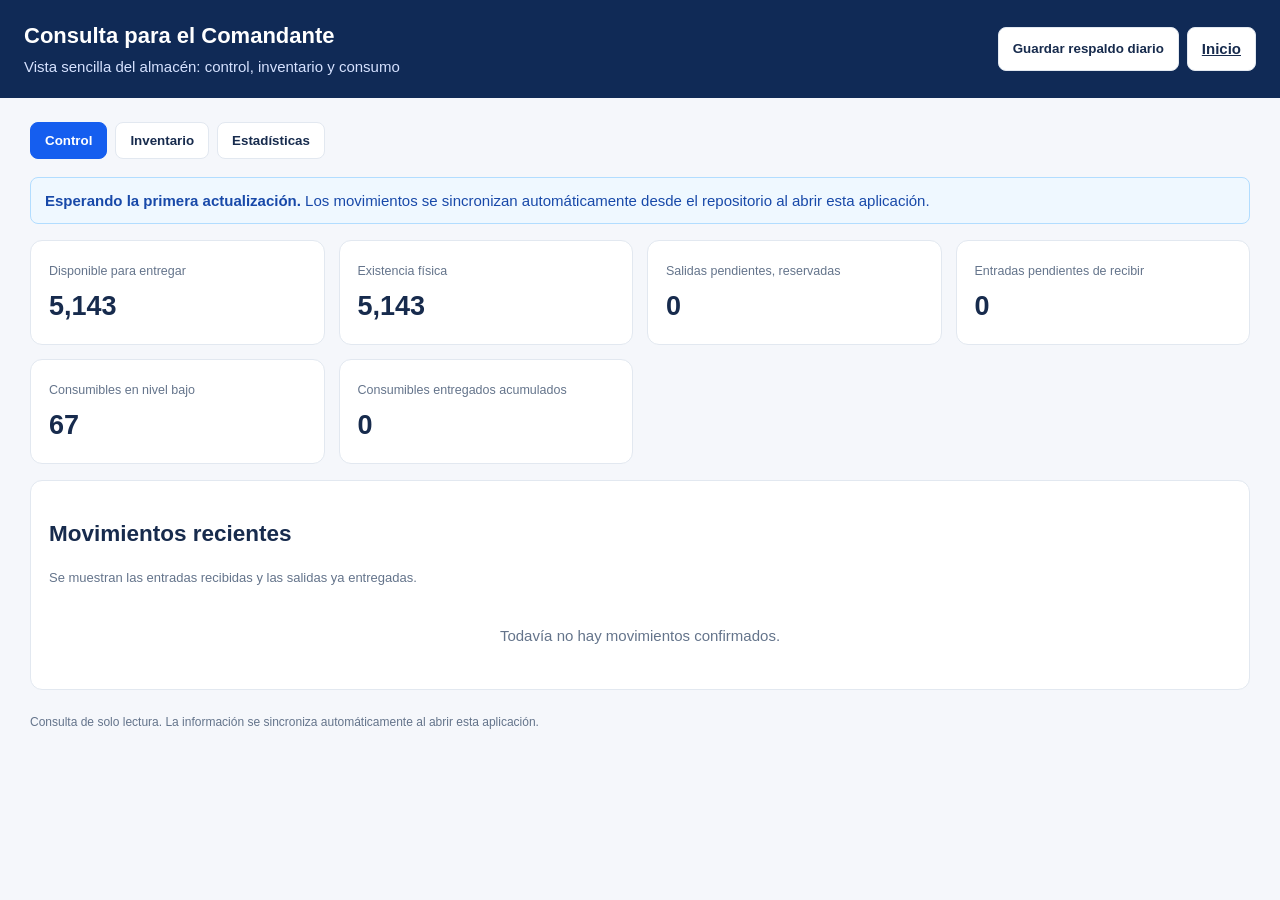
==== Programa_Comandante.html @ 934da567 "Indica sincronización inicial en Comandante" ====
<!doctype html>
<html lang="es">
<head>
  <meta charset="utf-8">
  <meta name="viewport" content="width=device-width, initial-scale=1">
  <title>Programa Comandante | Almacén</title>
  <link rel="stylesheet" href="app.css">
  <script src="datos-iniciales.js"></script>
  <script>window.APP_DB_NAME="almacen-comandante-v1";</script><script src="comun.js"></script>
  <script defer src="comandante.js"></script>
</head>
<body>
  <header>
    <div><h1>Consulta para el Comandante</h1><p>Vista sencilla del almacén: control, inventario y consumo</p></div>
    <div class="actions">
      <button class="btn" id="backupButton" type="button" title="Elige la carpeta donde guardaste los programas; se creará la subcarpeta respaldo. Si el navegador no permite guardarla allí, coloca la descarga en respaldo.">Guardar respaldo diario</button>
      <a class="btn" href="index.html">Inicio</a>
    </div>
  </header>
  <main>
    <nav class="tabs" aria-label="Secciones">
      <button class="active" data-tab="control">Control</button>
      <button data-tab="inventario">Inventario</button>
      <button data-tab="estadisticas">Estadísticas</button>
    </nav>

    <section id="control" class="panel active">
      <div id="updateStatus" class="notice">Sincronizando los movimientos publicados…</div>
      <div class="cards">
        <div class="card"><small>Disponible para entregar</small><strong id="available">…</strong></div>
        <div class="card"><small>Existencia física</small><strong id="physical">…</strong></div>
        <div class="card"><small>Salidas pendientes, reservadas</small><strong id="pendingOut">…</strong></div>
        <div class="card"><small>Entradas pendientes de recibir</small><strong id="pendingIn">…</strong></div>
        <div class="card"><small>Consumibles en nivel bajo</small><strong id="lowCount">…</strong></div>
        <div class="card"><small>Consumibles entregados acumulados</small><strong id="delivered">…</strong></div>
      </div>
      <div class="box"><h2>Movimientos recientes</h2><p class="muted">Se muestran las entradas recibidas y las salidas ya entregadas.</p><div id="latest"></div></div>
    </section>

    <section id="inventario" class="panel">
      <div class="toolbar"><input id="invSearch" type="search" placeholder="Escribe código, modelo o consumible para buscar"></div>
      <p class="notice">El disponible es lo que se puede entregar ahora. Las salidas pendientes ya están apartadas.</p>
      <div id="inventoryTable"></div>
    </section>

    <section id="estadisticas" class="panel">
      <div class="box">
        <h2>Consumo y entradas</h2>
        <p class="muted">El consumo cuenta las salidas confirmadas como recibidas.</p>
        <div class="toolbar">
          <label>Ver por <select id="groupBy"><option value="day">Día</option><option value="week">Semana</option><option value="month" selected>Mes</option></select></label>
          <label>Período <select id="range"><option value="all">Todo el historial</option><option value="365">Últimos 12 meses</option><option value="90">Últimos 90 días</option><option value="30">Últimos 30 días</option></select></label>
          <label>Unidad <select id="unitFilter"><option value="">Todas</option></select></label>
          <label>Consumible <select id="productFilter"><option value="">Todos</option></select></label>
        </div>
        <div id="statsSummary"></div>
        <div id="statsChart"></div>
      </div>
      <div class="stat-grid">
        <div class="box"><h2>Consumo por unidad</h2><div id="byUnit"></div></div>
        <div class="box"><h2>Consumo por consumible</h2><div id="byProduct"></div></div>
      </div>
    </section>
  </main>
  <footer>Consulta de solo lectura. La información se sincroniza automáticamente al abrir esta aplicación.</footer>
</body>
</html>
---- app.css ----
:root{--ink:#172b4d;--muted:#64748b;--line:#e2e8f0;--blue:#155eef;--bg:#f5f7fb;--green:#087443;--red:#b42318;--amber:#b54708}*{box-sizing:border-box}body{margin:0;background:var(--bg);color:var(--ink);font:15px/1.45 "Segoe UI",Arial,sans-serif}header{background:#102a56;color:#fff;padding:20px max(24px,calc((100vw - 1260px)/2));display:flex;align-items:center;justify-content:space-between;gap:20px;flex-wrap:wrap}header h1{margin:0;font-size:22px}header p{margin:4px 0 0;color:#d6e2ff}main{max-width:1260px;margin:24px auto;padding:0 20px}.tabs{display:flex;gap:8px;flex-wrap:wrap;margin-bottom:18px}.tabs button,.btn{border:1px solid var(--line);background:#fff;border-radius:8px;padding:10px 14px;color:var(--ink);font-weight:600;cursor:pointer}.tabs button.active,.btn.primary{background:var(--blue);color:#fff;border-color:var(--blue)}.btn.danger{color:var(--red)}.panel{display:none}.panel.active{display:block}.cards{display:grid;grid-template-columns:repeat(4,1fr);gap:14px;margin:16px 0}.card,.box{background:#fff;border:1px solid var(--line);border-radius:12px;padding:18px}.card small{color:var(--muted)}.card strong{display:block;font-size:27px;margin-top:6px}.box{margin:14px 0}.toolbar{display:flex;gap:10px;align-items:center;flex-wrap:wrap;margin-bottom:12px}.toolbar label{display:flex;align-items:center;gap:8px}.table-wrap{overflow:auto;background:#fff;border:1px solid var(--line);border-radius:10px}table{border-collapse:collapse;width:100%;min-width:720px}th,td{text-align:left;padding:10px 12px;border-bottom:1px solid var(--line);vertical-align:top}th{font-size:12px;text-transform:uppercase;letter-spacing:.04em;color:#475569;background:#f8fafc;position:sticky;top:0}td.num{text-align:right;font-variant-numeric:tabular-nums}.field-grid{display:grid;grid-template-columns:repeat(3,1fr);gap:12px}.field{display:flex;flex-direction:column;gap:5px}.field label{font-size:13px;color:#475569;font-weight:600}.field input,.field select,.field textarea,input,select,textarea{border:1px solid #cbd5e1;border-radius:7px;padding:9px 10px;font:inherit;background:#fff}.field.wide{grid-column:1/-1}.actions{display:flex;gap:8px;flex-wrap:wrap}.right{margin-left:auto}.notice{background:#eff8ff;border:1px solid #b2ddff;padding:12px 14px;border-radius:8px;color:#1849a9}.alert{background:#fffaeb;border:1px solid #fedf89;padding:12px 14px;border-radius:8px;color:#93370d;margin:10px 0}.empty{padding:24px;text-align:center;color:var(--muted)}.badge{display:inline-block;border-radius:99px;background:#eef4ff;color:#1849a9;padding:3px 9px;font-size:12px}.badge.pending{background:#fffaeb;color:#93370d}.badge.done{background:#ecfdf3;color:#027a48}.low{color:var(--red);font-weight:700}.item-row{display:grid;grid-template-columns:minmax(220px,2fr) 110px minmax(170px,1fr) auto;gap:8px;align-items:center;margin-bottom:8px}.item-row select,.item-row input{width:100%}.chart-wrap{width:100%;overflow:auto}.chart-wrap svg{display:block;width:100%;min-width:700px;height:auto}.stat-grid{display:grid;grid-template-columns:repeat(2,1fr);gap:14px}.muted{color:var(--muted);font-size:13px}.hidden{display:none!important}footer{max-width:1260px;margin:22px auto 32px;padding:0 20px;color:var(--muted);font-size:12px}ol li{margin:7px 0}@media(max-width:850px){.cards{grid-template-columns:repeat(2,1fr)}.field-grid{grid-template-columns:1fr 1fr}}@media(max-width:560px){.cards,.field-grid,.stat-grid{grid-template-columns:1fr}.field.wide{grid-column:auto}header{align-items:flex-start;flex-direction:column}.item-row{grid-template-columns:1fr 90px}}
.item-state{min-width:150px;padding:7px}.save-item-state{white-space:nowrap}
.exit-item-row{grid-template-columns:minmax(220px,2fr) 100px minmax(140px,1fr) 150px auto}.exit-item-row .exit-item-status{width:100%}
.stock-alert summary{cursor:pointer}.stock-alert ul{margin:10px 0 0;padding-left:24px;columns:2}.stock-alert li{padding:2px 0;break-inside:avoid}@media(max-width:560px){.stock-alert ul{columns:1}}
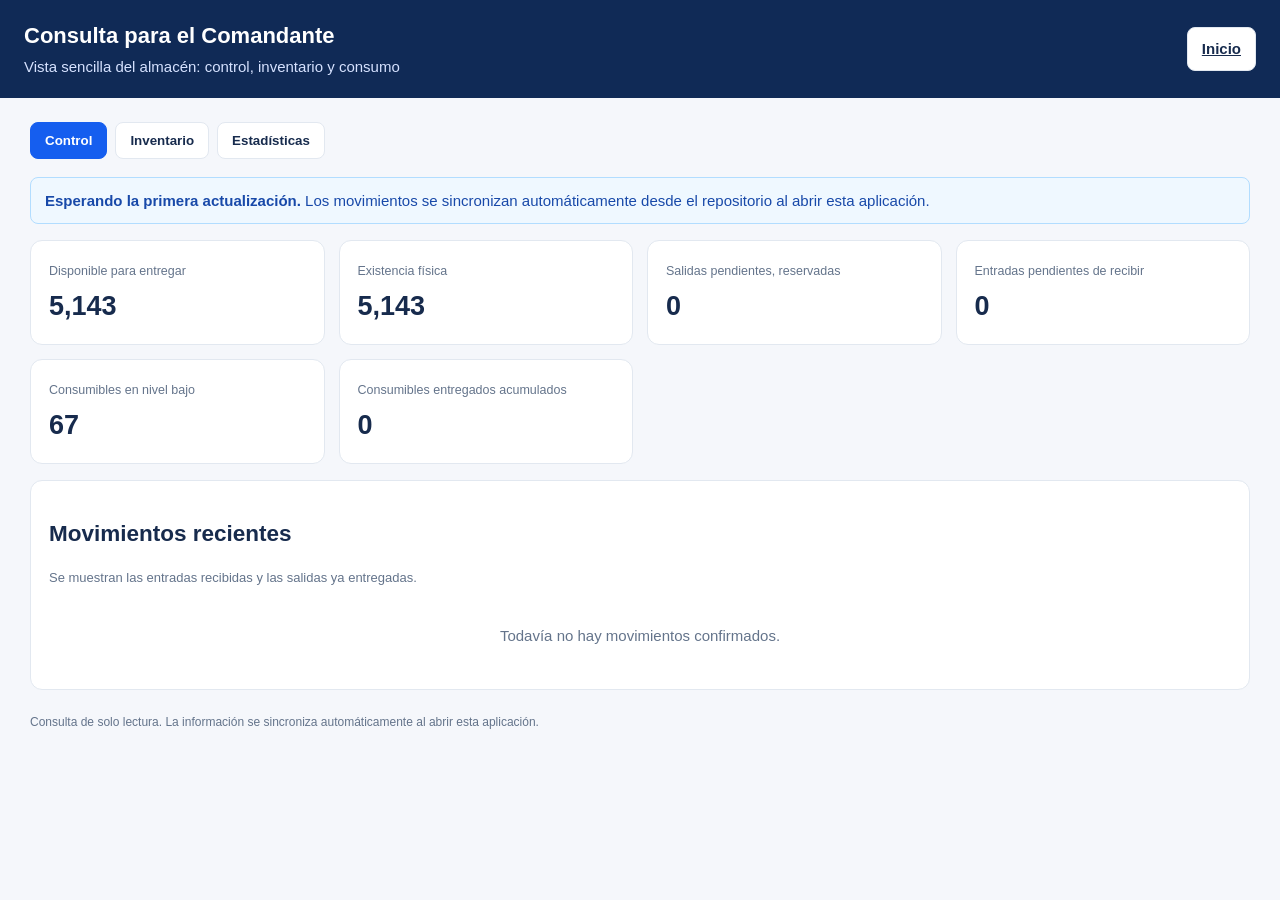
==== commit f314096c: "Quita respaldos del programa Comandante" ====
--- a/Programa_Comandante.html
+++ b/Programa_Comandante.html
@@ -13,7 +13,6 @@
   <header>
     <div><h1>Consulta para el Comandante</h1><p>Vista sencilla del almacén: control, inventario y consumo</p></div>
     <div class="actions">
-      <button class="btn" id="backupButton" type="button" title="Elige la carpeta donde guardaste los programas; se creará la subcarpeta respaldo. Si el navegador no permite guardarla allí, coloca la descarga en respaldo.">Guardar respaldo diario</button>
       <a class="btn" href="index.html">Inicio</a>
     </div>
   </header>
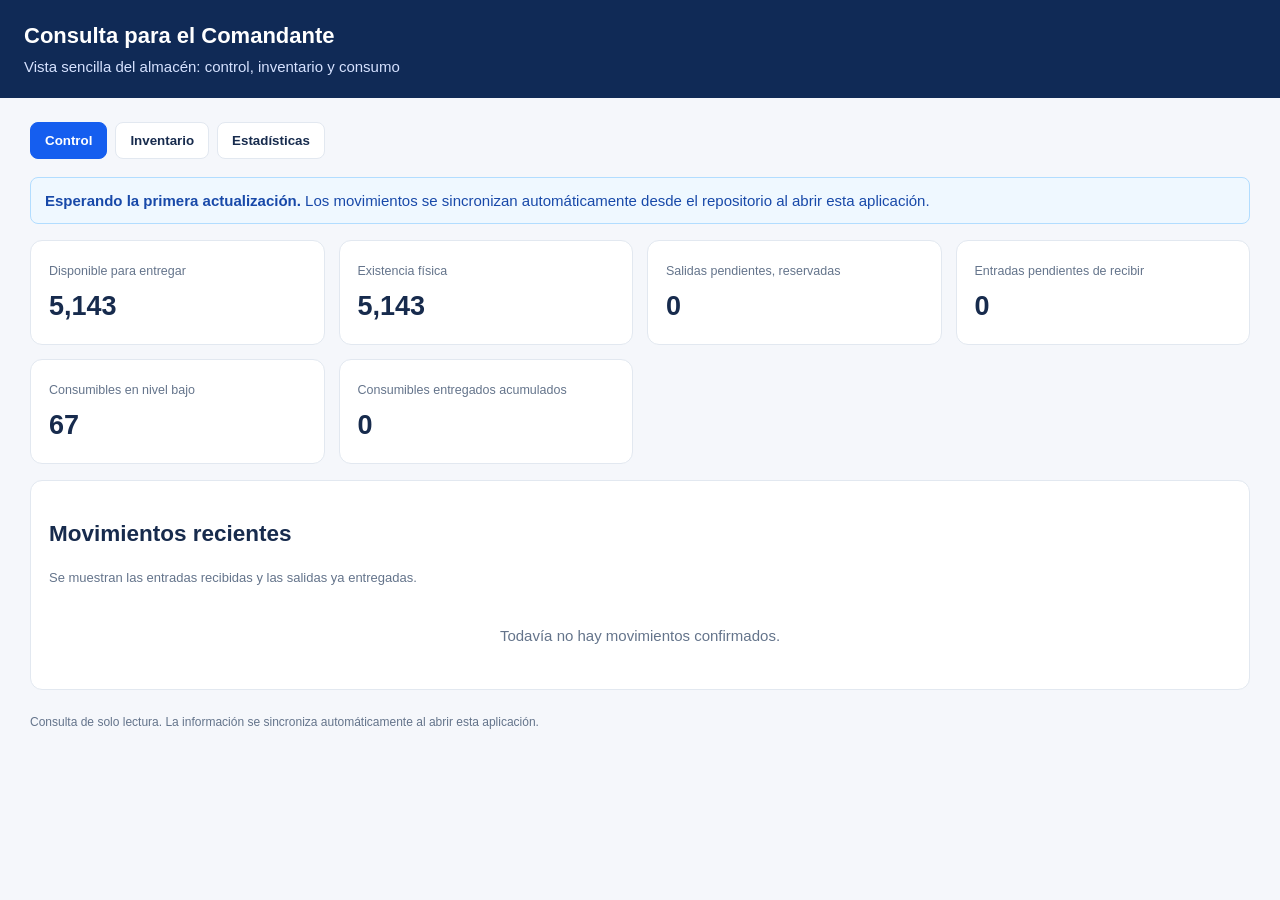
==== commit 21fc93ec: "Quita enlace de inicio del Comandante" ====
--- a/Programa_Comandante.html
+++ b/Programa_Comandante.html
@@ -12,9 +12,6 @@
 <body>
   <header>
     <div><h1>Consulta para el Comandante</h1><p>Vista sencilla del almacén: control, inventario y consumo</p></div>
-    <div class="actions">
-      <a class="btn" href="index.html">Inicio</a>
-    </div>
   </header>
   <main>
     <nav class="tabs" aria-label="Secciones">
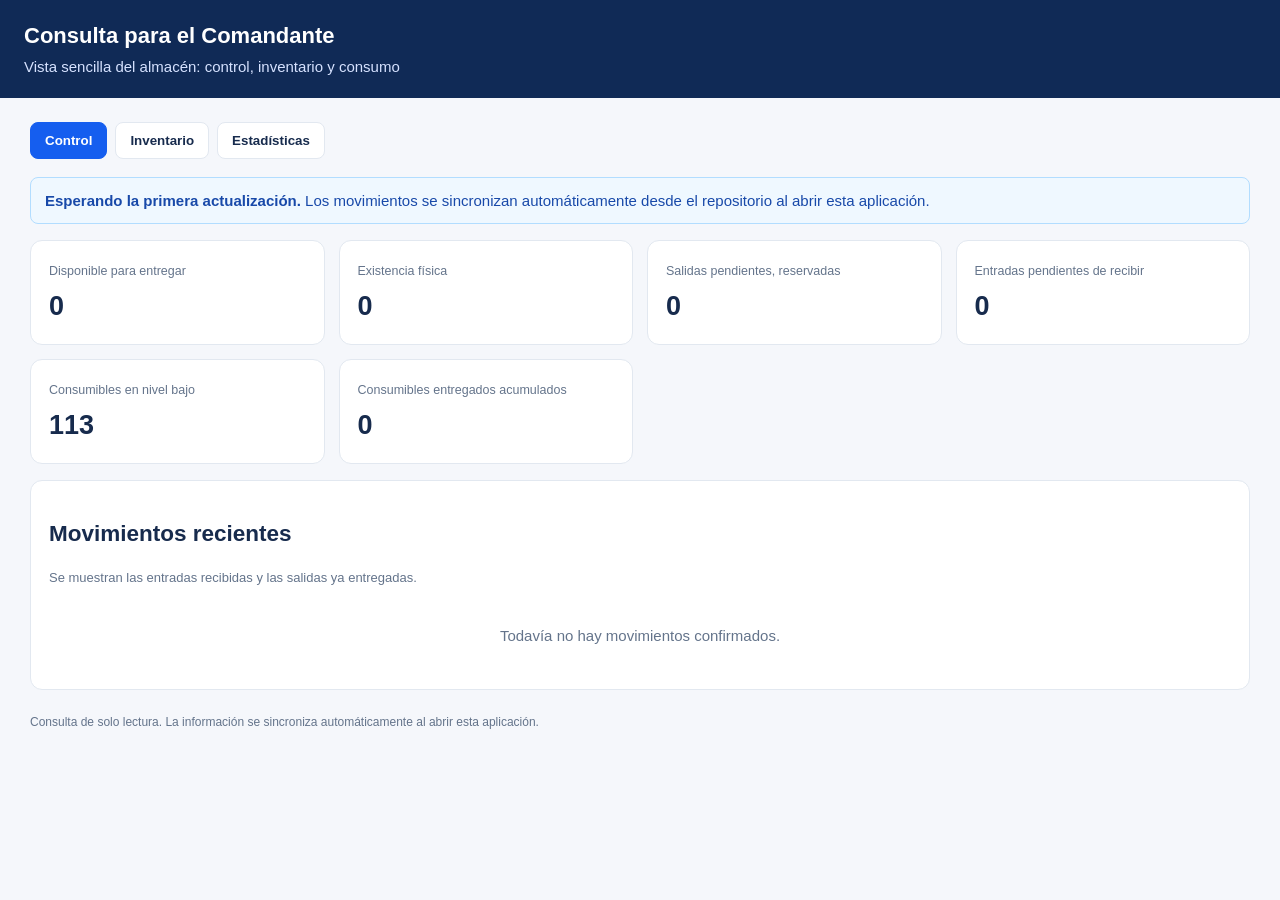
==== commit e4316eb5: "Add redacted Commander data export flow" ====
--- a/Programa_Comandante.html
+++ b/Programa_Comandante.html
@@ -42,11 +42,11 @@
     <section id="estadisticas" class="panel">
       <div class="box">
         <h2>Consumo y entradas</h2>
-        <p class="muted">El consumo cuenta las salidas confirmadas como recibidas.</p>
+        <p class="muted">El consumo cuenta las salidas confirmadas como recibidas. Las unidades se identifican con claves anónimas; no se muestran folios, nombres, datos de documentos ni observaciones.</p>
         <div class="toolbar">
           <label>Ver por <select id="groupBy"><option value="day">Día</option><option value="week">Semana</option><option value="month" selected>Mes</option></select></label>
           <label>Período <select id="range"><option value="all">Todo el historial</option><option value="365">Últimos 12 meses</option><option value="90">Últimos 90 días</option><option value="30">Últimos 30 días</option></select></label>
-          <label>Unidad <select id="unitFilter"><option value="">Todas</option></select></label>
+          <label>Unidad (clave anónima) <select id="unitFilter"><option value="">Todas</option></select></label>
           <label>Consumible <select id="productFilter"><option value="">Todos</option></select></label>
         </div>
         <div id="statsSummary"></div>
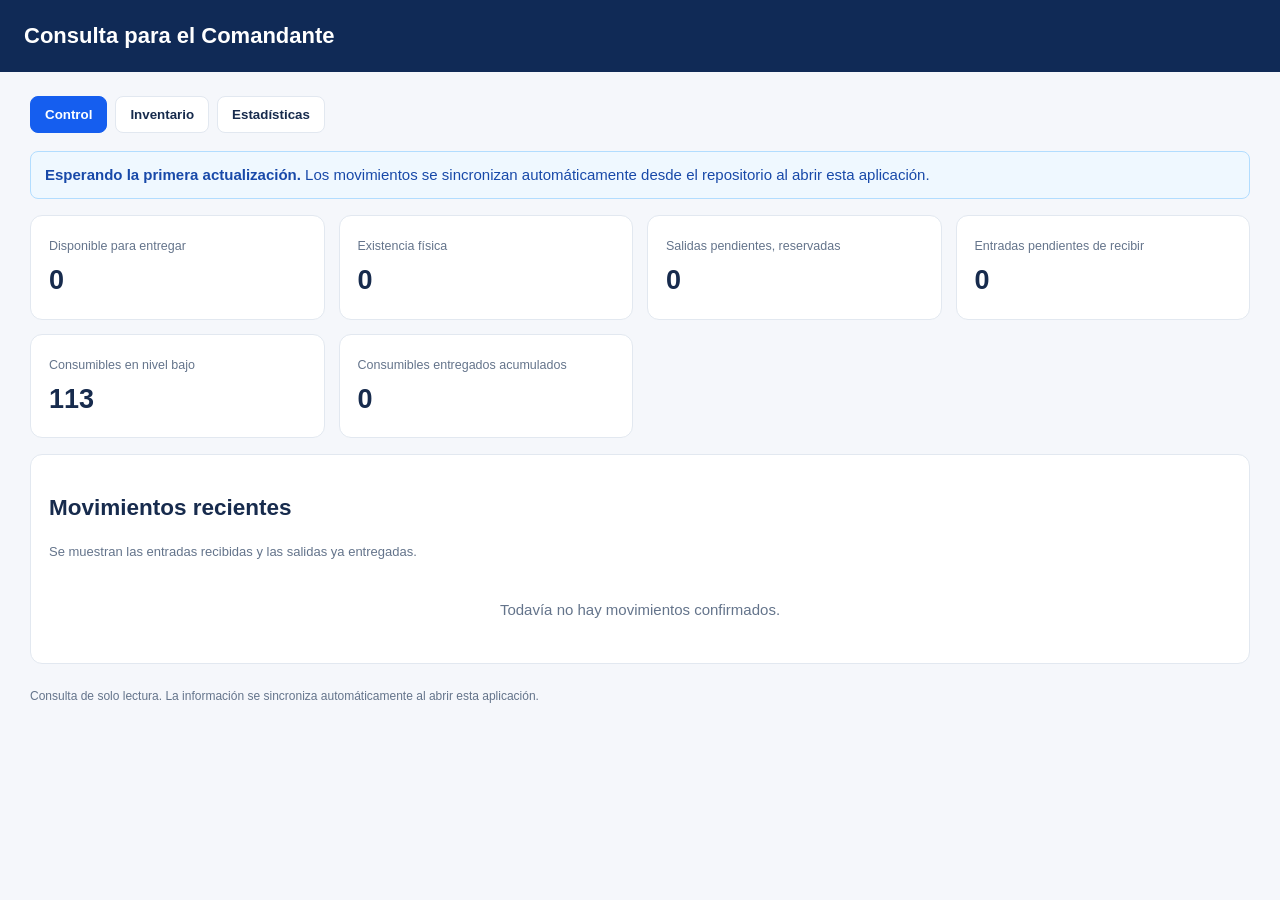
==== commit a5ffca33: "Remove Commander subtitle" ====
--- a/Programa_Comandante.html
+++ b/Programa_Comandante.html
@@ -11,7 +11,7 @@
 </head>
 <body>
   <header>
-    <div><h1>Consulta para el Comandante</h1><p>Vista sencilla del almacén: control, inventario y consumo</p></div>
+    <div><h1>Consulta para el Comandante</h1></div>
   </header>
   <main>
     <nav class="tabs" aria-label="Secciones">
@@ -42,11 +42,11 @@
     <section id="estadisticas" class="panel">
       <div class="box">
         <h2>Consumo y entradas</h2>
-        <p class="muted">El consumo cuenta las salidas confirmadas como recibidas. Las unidades se identifican con claves anónimas; no se muestran folios, nombres, datos de documentos ni observaciones.</p>
+        <p class="muted">El consumo cuenta las salidas confirmadas como recibidas. Se muestran los nombres de las unidades; no se muestran folios, nombres de personas, datos de documentos ni observaciones.</p>
         <div class="toolbar">
           <label>Ver por <select id="groupBy"><option value="day">Día</option><option value="week">Semana</option><option value="month" selected>Mes</option></select></label>
           <label>Período <select id="range"><option value="all">Todo el historial</option><option value="365">Últimos 12 meses</option><option value="90">Últimos 90 días</option><option value="30">Últimos 30 días</option></select></label>
-          <label>Unidad (clave anónima) <select id="unitFilter"><option value="">Todas</option></select></label>
+          <label>Unidad <select id="unitFilter"><option value="">Todas</option></select></label>
           <label>Consumible <select id="productFilter"><option value="">Todos</option></select></label>
         </div>
         <div id="statsSummary"></div>
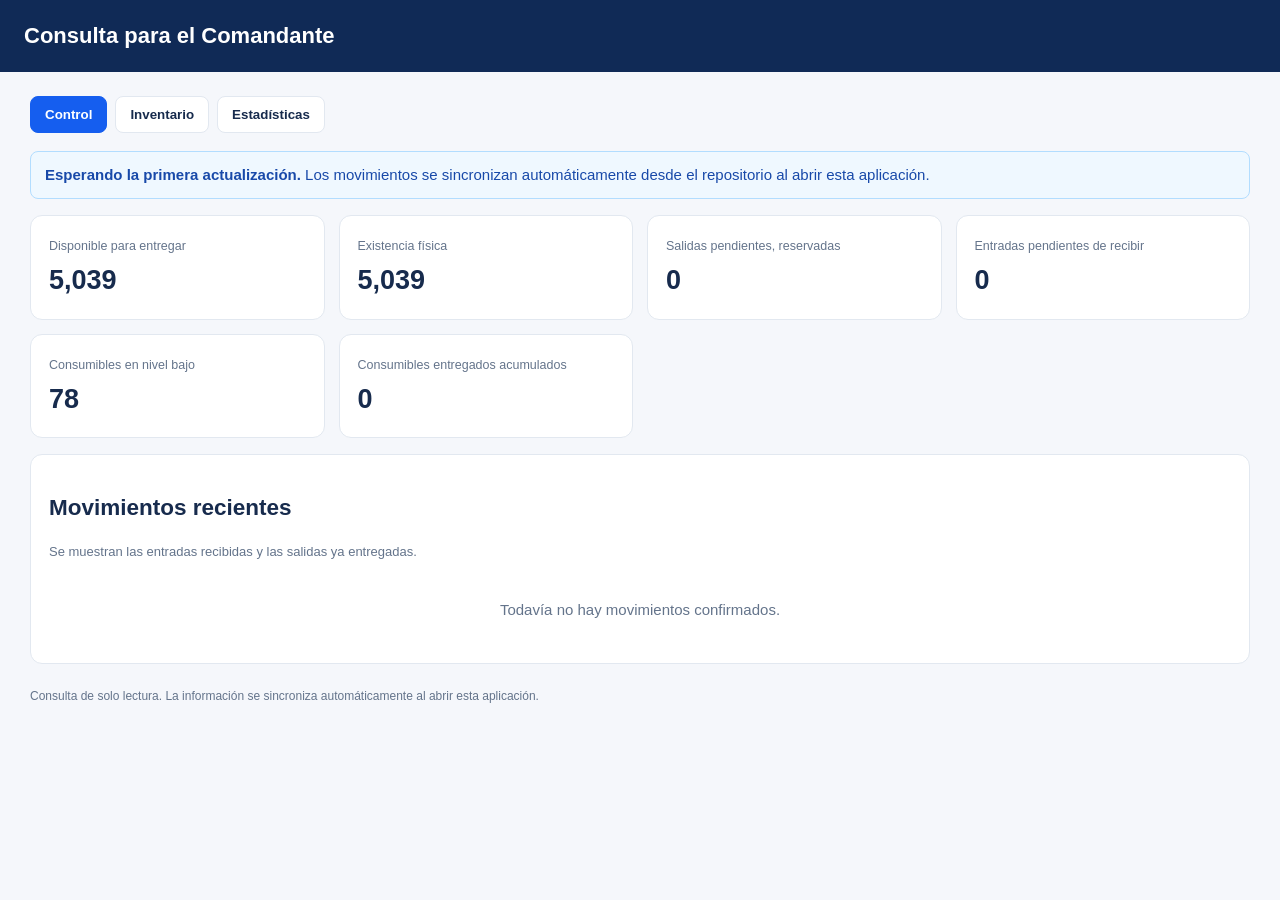
==== commit a5ab1f5b: "Agrega resumen de existencias por rubro" ====
--- a/Programa_Comandante.html
+++ b/Programa_Comandante.html
@@ -36,6 +36,7 @@
     <section id="inventario" class="panel">
       <div class="toolbar"><input id="invSearch" type="search" placeholder="Escribe código, modelo o consumible para buscar"></div>
       <p class="notice">El disponible es lo que se puede entregar ahora. Las salidas pendientes ya están apartadas.</p>
+      <div class="box"><h2>Existencias por rubro</h2><p class="muted">Conteo de modelos, unidades disponibles y movimientos confirmados acumulados.</p><div id="categorySummary"></div></div>
       <div id="inventoryTable"></div>
     </section>
 
